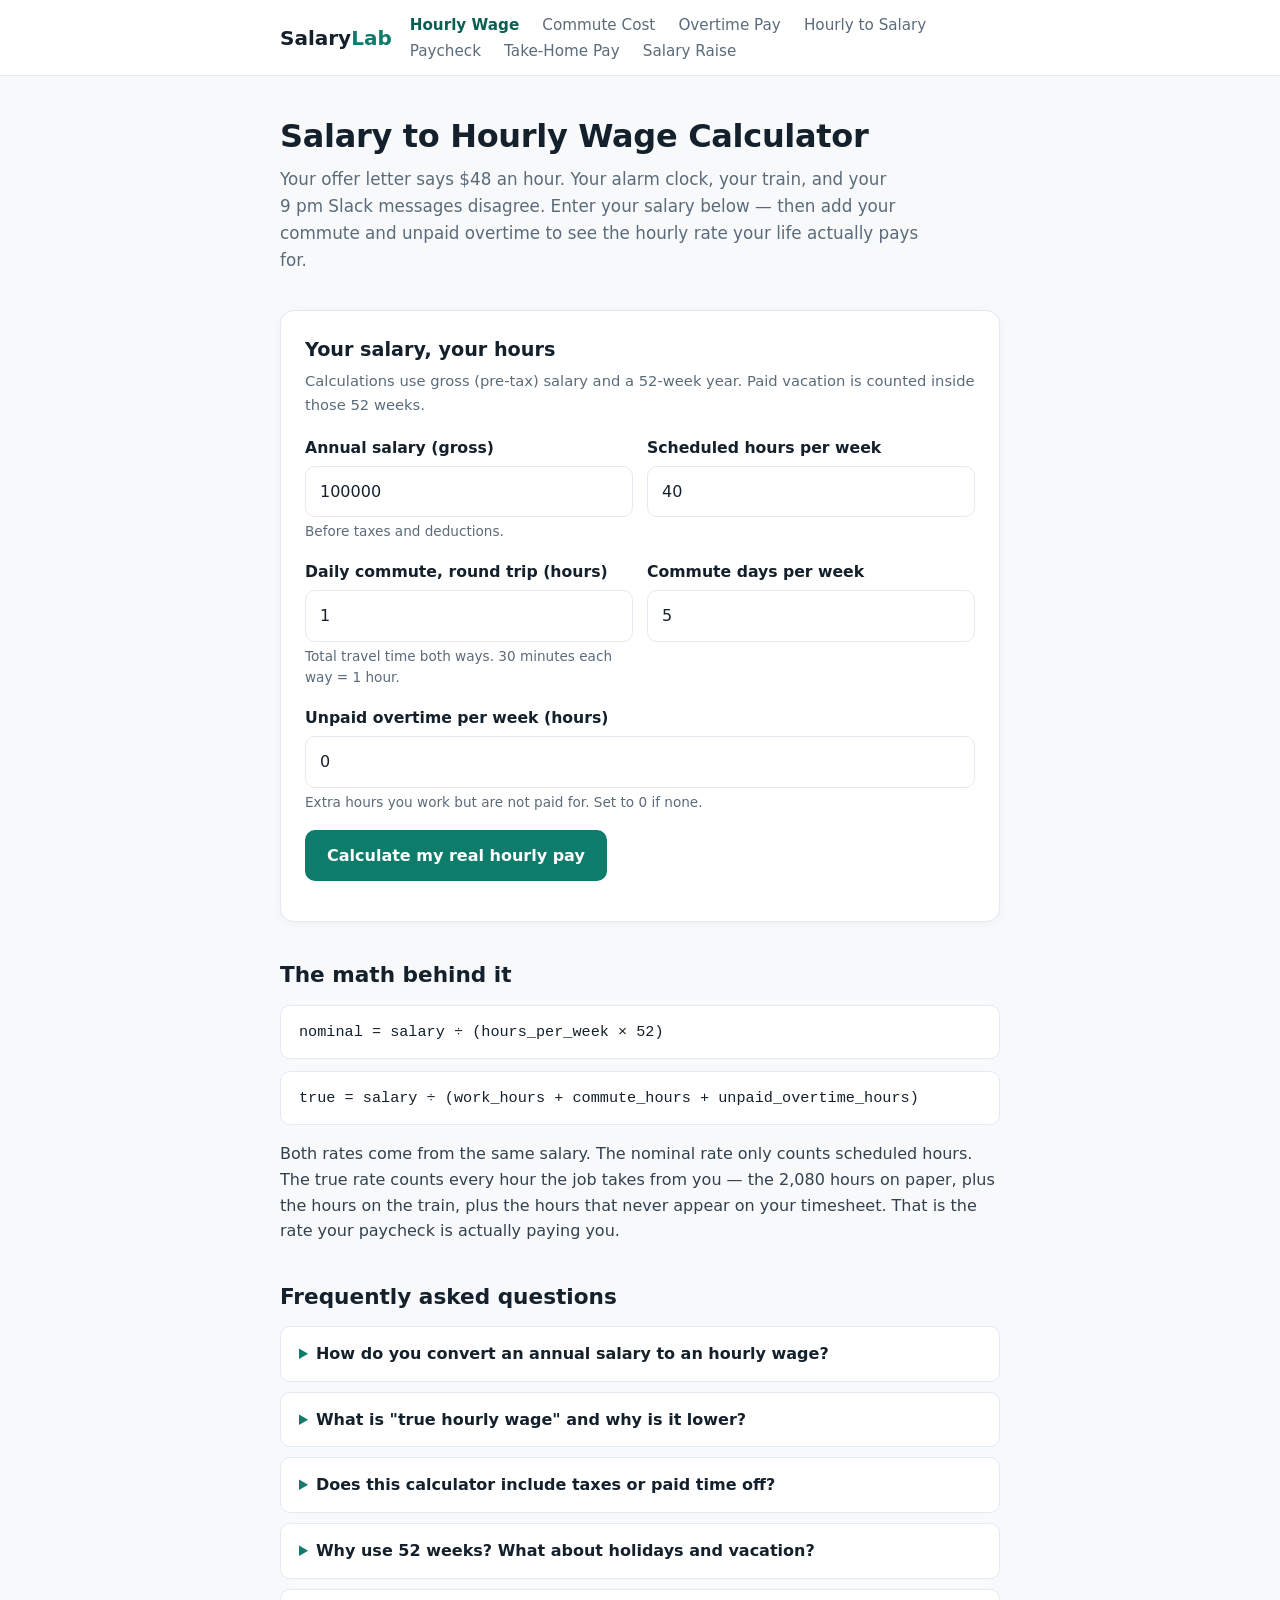
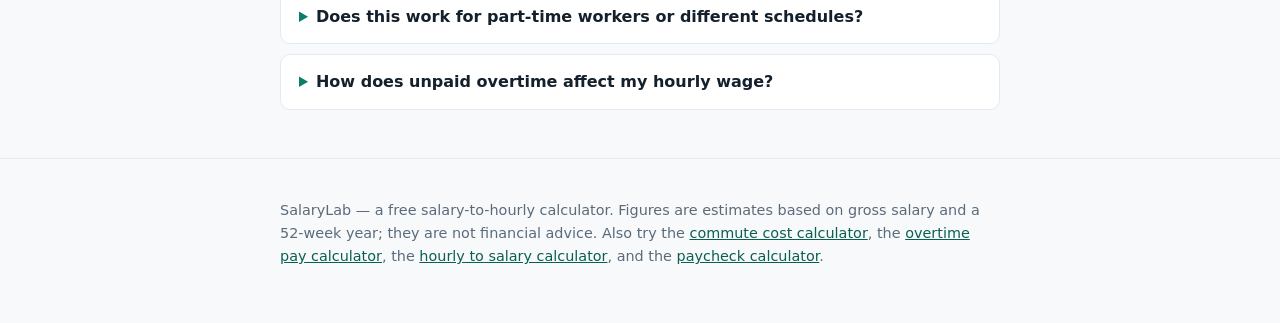
==== index.html @ ca096be2 "deploy index.html" ====
<!DOCTYPE html>
<html lang="en">
<head>
<meta charset="utf-8">
<meta name="viewport" content="width=device-width, initial-scale=1">
<title>Salary to Hourly Wage Calculator — See Your True Hourly Pay | SalaryLab</title>
<meta name="description" content="Convert annual salary to hourly wage instantly, then factor in commute time and unpaid overtime to see your true hourly pay — the rate your paycheck actually reflects.">
<link rel="canonical" href="https://salary.mimito6.uk/">
<link rel="stylesheet" href="styles.css">
<meta name="theme-color" content="#0e7c6b">
<script type="application/ld+json">
{
  "@context": "https://schema.org",
  "@type": "WebApplication",
  "name": "SalaryLab — Salary to Hourly Wage Calculator",
  "url": "https://salary.mimito6.uk/",
  "applicationCategory": "FinanceApplication",
  "operatingSystem": "Any",
  "offers": { "@type": "Offer", "price": "0", "priceCurrency": "USD" },
  "description": "Convert an annual salary to an hourly wage, then factor in commute time and unpaid overtime to reveal your true hourly pay."
}
</script>
<script type="application/ld+json">
{
  "@context": "https://schema.org",
  "@type": "FAQPage",
  "mainEntity": [
    {
      "@type": "Question",
      "name": "How do you convert an annual salary to an hourly wage?",
      "acceptedAnswer": { "@type": "Answer", "text": "Divide the annual salary by the number of working hours in a year. The standard calculation uses 40 hours per week × 52 weeks = 2,080 hours. For example, $100,000 ÷ 2,080 = $48.08 per hour." }
    },
    {
      "@type": "Question",
      "name": "What is 'true hourly wage' and why is it lower?",
      "acceptedAnswer": { "@type": "Answer", "text": "True hourly wage divides your salary by all the time your job actually costs you: scheduled work hours plus commuting time plus unpaid overtime. These extra hours earn you nothing, so the real rate per hour of your life is lower than the nominal rate on your offer letter." }
    },
    {
      "@type": "Question",
      "name": "Does this calculator include taxes or paid time off?",
      "acceptedAnswer": { "@type": "Answer", "text": "No. All figures use gross (pre-tax) salary and assume a 52-week working year. Paid vacation days are counted as work weeks, which keeps the math simple and comparable between jobs." }
    },
    {
      "@type": "Question",
      "name": "Why use 52 weeks? What about holidays and vacation?",
      "acceptedAnswer": { "@type": "Answer", "text": "The calculator uses 52 weeks so different jobs can be compared on the same basis. Paid time off is included in the 52 weeks rather than subtracted, because the salary still covers those weeks." }
    },
    {
      "@type": "Question",
      "name": "Does this work for part-time workers or different schedules?",
      "acceptedAnswer": { "@type": "Answer", "text": "Yes. Enter your actual weekly hours — for example 20 hours/week at a $50,000 salary — and the calculator divides by your real yearly hours (20 × 52 = 1,040)." }
    },
    {
      "@type": "Question",
      "name": "How does unpaid overtime affect my hourly wage?",
      "acceptedAnswer": { "@type": "Answer", "text": "Every unpaid overtime hour is added to the denominator but adds nothing to the numerator, dragging your true hourly wage down. Five unpaid overtime hours per week plus a one-hour daily commute turns a $100,000 salary into a true rate of about $38.46/hour." }
    }
  ]
}
</script>
</head>
<body>
<header class="site-header">
  <div class="wrap">
    <a class="brand" href="/">Salary<span>Lab</span></a>
    <nav class="site-nav">
      <a href="/" aria-current="page">Hourly Wage</a>
      <a href="/commute-cost">Commute Cost</a>
      <a href="/overtime-pay">Overtime Pay</a>
      <a href="/hourly-to-salary">Hourly to Salary</a>
      <a href="/paycheck">Paycheck</a>
      <a href="/take-home-pay">Take-Home Pay</a>
      <a href="/salary-raise">Salary Raise</a>
    </nav>
  </div>
</header>

<main class="wrap">
  <div class="hero">
    <h1>Salary to Hourly Wage Calculator</h1>
    <p class="lede">Your offer letter says $48 an hour. Your alarm clock, your train, and your 9&nbsp;pm Slack messages disagree. Enter your salary below — then add your commute and unpaid overtime to see the hourly rate your life actually pays for.</p>
  </div>

  <div class="card" id="calcCard">
    <h2>Your salary, your hours</h2>
    <p class="hint">Calculations use gross (pre-tax) salary and a 52-week year. Paid vacation is counted inside those 52 weeks.</p>
    <div class="field-grid">
      <div class="field">
        <label for="salary">Annual salary (gross)</label>
        <input id="salary" type="number" inputmode="decimal" min="0" step="any" value="100000" aria-describedby="salaryNote">
        <small id="salaryNote">Before taxes and deductions.</small>
      </div>
      <div class="field">
        <label for="hoursPerWeek">Scheduled hours per week</label>
        <input id="hoursPerWeek" type="number" inputmode="decimal" min="0" step="any" value="40">
      </div>
    </div>
    <div class="field-grid">
      <div class="field">
        <label for="commuteHours">Daily commute, round trip (hours)</label>
        <input id="commuteHours" type="number" inputmode="decimal" min="0" step="any" value="1">
        <small>Total travel time both ways. 30 minutes each way = 1 hour.</small>
      </div>
      <div class="field">
        <label for="commuteDays">Commute days per week</label>
        <input id="commuteDays" type="number" inputmode="numeric" min="0" max="7" step="1" value="5">
      </div>
    </div>
    <div class="field">
      <label for="overtime">Unpaid overtime per week (hours)</label>
      <input id="overtime" type="number" inputmode="decimal" min="0" step="any" value="0">
      <small>Extra hours you work but are not paid for. Set to 0 if none.</small>
    </div>
    <div class="btn-row">
      <button class="btn" id="calcSalaryBtn" type="button">Calculate my real hourly pay</button>
    </div>
    <p id="salaryError" role="alert" style="color:#b3541e;font-weight:600;"></p>

    <div class="results" id="salaryResults" aria-live="polite">
      <div class="big-number nominal">
        <div class="eyebrow">Nominal hourly wage</div>
        <div class="value" id="nominalValue">—</div>
        <div class="delta">Annual salary ÷ (weekly hours × 52)</div>
      </div>
      <div class="big-number">
        <div class="eyebrow">Your true hourly pay</div>
        <div class="value" id="trueValue">—</div>
        <div class="delta" id="trueDelta"></div>
      </div>
      <ul class="result-lines">
        <li><span class="k">Scheduled work hours / year</span><span class="v" id="lineWork">—</span></li>
        <li><span class="k">Commute hours / year</span><span class="v" id="lineCommute">—</span></li>
        <li><span class="k">Unpaid overtime / year</span><span class="v" id="lineOT">—</span></li>
        <li><span class="k">Total hours your job costs you</span><span class="v" id="lineTotal">—</span></li>
      </ul>
      <div class="warn-note">Want the full damage in dollars, too? <a href="/commute-cost">Calculate what your commute costs per year →</a></div>
    </div>
  </div>

  <section class="block">
    <h2>The math behind it</h2>
    <div class="formula">nominal = salary ÷ (hours_per_week × 52)</div>
    <div class="formula">true = salary ÷ (work_hours + commute_hours + unpaid_overtime_hours)</div>
    <p>Both rates come from the same salary. The nominal rate only counts scheduled hours. The true rate counts every hour the job takes from you — the 2,080 hours on paper, plus the hours on the train, plus the hours that never appear on your timesheet. That is the rate your paycheck is actually paying you.</p>
  </section>

  <section class="block faq">
    <h2>Frequently asked questions</h2>
    <details><summary>How do you convert an annual salary to an hourly wage?</summary>
      <p>Divide the annual salary by the number of working hours in a year. The standard calculation uses 40 hours per week × 52 weeks = 2,080 hours. For example, $100,000 ÷ 2,080 = $48.08 per hour.</p>
    </details>
    <details><summary>What is "true hourly wage" and why is it lower?</summary>
      <p>True hourly wage divides your salary by all the time your job actually costs you: scheduled work hours plus commuting time plus unpaid overtime. These extra hours earn you nothing, so the real rate per hour of your life is lower than the nominal rate on your offer letter.</p>
    </details>
    <details><summary>Does this calculator include taxes or paid time off?</summary>
      <p>No. All figures use gross (pre-tax) salary and assume a 52-week working year. Paid vacation days are counted as work weeks, which keeps the math simple and comparable between jobs.</p>
    </details>
    <details><summary>Why use 52 weeks? What about holidays and vacation?</summary>
      <p>The calculator uses 52 weeks so different jobs can be compared on the same basis. Paid time off is included in the 52 weeks rather than subtracted, because the salary still covers those weeks.</p>
    </details>
    <details><summary>Does this work for part-time workers or different schedules?</summary>
      <p>Yes. Enter your actual weekly hours — for example 20 hours/week at a $50,000 salary — and the calculator divides by your real yearly hours (20 × 52 = 1,040).</p>
    </details>
    <details><summary>How does unpaid overtime affect my hourly wage?</summary>
      <p>Every unpaid overtime hour is added to the denominator but adds nothing to the numerator, dragging your true hourly wage down. Five unpaid overtime hours per week plus a one-hour daily commute turns a $100,000 salary into a true rate of about $38.46/hour.</p>
    </details>
  </section>
</main>

<footer class="site-footer">
  <div class="wrap">
    <p>SalaryLab — a free salary-to-hourly calculator. Figures are estimates based on gross salary and a 52-week year; they are not financial advice. Also try the <a href="/commute-cost">commute cost calculator</a>, the <a href="/overtime-pay">overtime pay calculator</a>, the <a href="/hourly-to-salary">hourly to salary calculator</a>, and the <a href="/paycheck">paycheck calculator</a>.</p>
  </div>
</footer>
<script src="app.js"></script>
</body>
</html>
---- styles.css ----
/* SalaryLab — clean, mobile-first, zero external requests */
:root {
  --bg: #f7f9fb;
  --surface: #ffffff;
  --ink: #14202b;
  --muted: #5b6b7a;
  --line: #e3eaf1;
  --accent: #0e7c6b;
  --accent-dark: #0a5f53;
  --warn: #b3541e;
  --radius: 14px;
  --max: 760px;
  --font: system-ui, -apple-system, "Segoe UI", Roboto, "Helvetica Neue", Arial, sans-serif;
}
* { box-sizing: border-box; }
html { -webkit-text-size-adjust: 100%; }
body {
  margin: 0;
  font-family: var(--font);
  background: var(--bg);
  color: var(--ink);
  line-height: 1.6;
}
.wrap { max-width: var(--max); margin: 0 auto; padding: 0 20px; }

/* header / nav */
.site-header {
  background: var(--surface);
  border-bottom: 1px solid var(--line);
  position: sticky; top: 0; z-index: 10;
}
.site-header .wrap {
  display: flex; align-items: center; justify-content: space-between;
  padding-top: 12px; padding-bottom: 12px;
}
.brand { font-weight: 800; font-size: 1.25rem; color: var(--ink); text-decoration: none; }
.brand span { color: var(--accent); }
.site-nav a {
  color: var(--muted); text-decoration: none; font-size: 0.95rem; margin-left: 18px;
  white-space: nowrap;
}
.site-nav a[aria-current="page"] { color: var(--accent-dark); font-weight: 700; }
.site-nav a:hover { color: var(--ink); }

/* hero */
.hero { padding: 40px 0 8px; }
.hero h1 { font-size: 2rem; line-height: 1.25; margin: 0 0 10px; letter-spacing: -0.01em; }
.hero p.lede { color: var(--muted); font-size: 1.05rem; margin: 0; max-width: 60ch; }

/* calculator card */
.card {
  background: var(--surface);
  border: 1px solid var(--line);
  border-radius: var(--radius);
  padding: 24px;
  margin: 28px 0;
  box-shadow: 0 2px 10px rgba(20, 32, 43, 0.04);
}
.card h2 { margin: 0 0 4px; font-size: 1.2rem; }
.card .hint { color: var(--muted); font-size: 0.92rem; margin: 0 0 18px; }

.field { margin-bottom: 16px; }
.field label { display: block; font-weight: 650; margin-bottom: 6px; font-size: 0.98rem; }
.field small { display: block; color: var(--muted); font-weight: 400; margin-top: 4px; font-size: 0.85rem; }
.field input, .field select {
  width: 100%;
  font: inherit;
  padding: 12px 14px;
  border: 1px solid var(--line);
  border-radius: 10px;
  background: #fff;
  color: var(--ink);
}
.field input:focus, .field select:focus {
  outline: 2px solid var(--accent);
  outline-offset: 1px;
  border-color: var(--accent);
}
.field-grid { display: grid; grid-template-columns: 1fr 1fr; gap: 14px; }
@media (max-width: 560px) { .field-grid { grid-template-columns: 1fr; } }
.btn-row { display: flex; gap: 10px; flex-wrap: wrap; margin-top: 6px; }
button.btn {
  font: inherit; font-weight: 700; cursor: pointer;
  background: var(--accent); color: #fff; border: none;
  border-radius: 10px; padding: 13px 22px;
}
button.btn:hover { background: var(--accent-dark); }
button.btn-ghost {
  background: transparent; color: var(--muted); border: 1px solid var(--line);
}
button.btn-ghost:hover { color: var(--ink); }

/* results */
.results { display: none; }
.results.show { display: block; }
.big-number {
  background: var(--ink);
  color: #fff;
  border-radius: var(--radius);
  padding: 28px 24px;
  text-align: center;
  margin: 20px 0;
}
.big-number .eyebrow {
  text-transform: uppercase; letter-spacing: 0.08em;
  font-size: 0.8rem; color: #9fb3c4; margin-bottom: 6px;
}
.big-number .value { font-size: 3rem; font-weight: 800; letter-spacing: -0.02em; line-height: 1.1; }
.big-number .value small { font-size: 1.2rem; font-weight: 600; color: #9fb3c4; }
.big-number .delta { margin-top: 10px; font-size: 1.05rem; color: #ffd9a8; }
.big-number.nominal .delta { color: #9fd8c9; }
.big-number.nominal .value { font-size: 2.4rem; }
.result-lines { margin: 0; padding: 0; list-style: none; }
.result-lines li {
  display: flex; justify-content: space-between; gap: 12px;
  padding: 10px 2px; border-bottom: 1px dashed var(--line);
  font-size: 0.98rem;
}
.result-lines li:last-child { border-bottom: none; }
.result-lines .k { color: var(--muted); }
.result-lines .v { font-weight: 700; white-space: nowrap; }
.warn-note {
  background: #fff7ed; border: 1px solid #f4d9b8; color: #7a4a12;
  border-radius: 10px; padding: 12px 16px; font-size: 0.9rem; margin-top: 16px;
}

/* explainer + faq */
section.block { margin: 36px 0; }
section.block h2 { font-size: 1.35rem; margin: 0 0 12px; }
section.block p, section.block li { color: #33414f; }
.formula {
  background: var(--surface); border: 1px solid var(--line); border-radius: 10px;
  padding: 14px 18px; font-family: ui-monospace, SFMono-Regular, Menlo, Consolas, monospace;
  font-size: 0.95rem; overflow-x: auto; margin: 12px 0;
}
.faq details {
  background: var(--surface); border: 1px solid var(--line); border-radius: 10px;
  padding: 14px 18px; margin-bottom: 10px;
}
.faq summary { font-weight: 650; cursor: pointer; }
.faq summary::marker { color: var(--accent); }
.faq p { margin: 8px 0 2px; color: #33414f; }

.site-footer {
  border-top: 1px solid var(--line); margin-top: 48px; padding: 26px 0 40px;
  color: var(--muted); font-size: 0.9rem;
}
.site-footer a { color: var(--accent-dark); }

@media (prefers-color-scheme: dark) {
  :root {
    --bg: #10161d; --surface: #172029; --ink: #e8eef4; --muted: #93a5b5;
    --line: #26333f; --accent: #35b598; --accent-dark: #63d3b9; --warn: #e09a55;
  }
  .field input, .field select { background: #10161d; }
  .big-number .eyebrow { color: #8fa3b5; }
  section.block p, section.block li { color: #c3cfda; }
  .faq p { color: #c3cfda; }
  .warn-note { background: #241a0e; border-color: #6b4a1e; color: #e8b96f; }
}
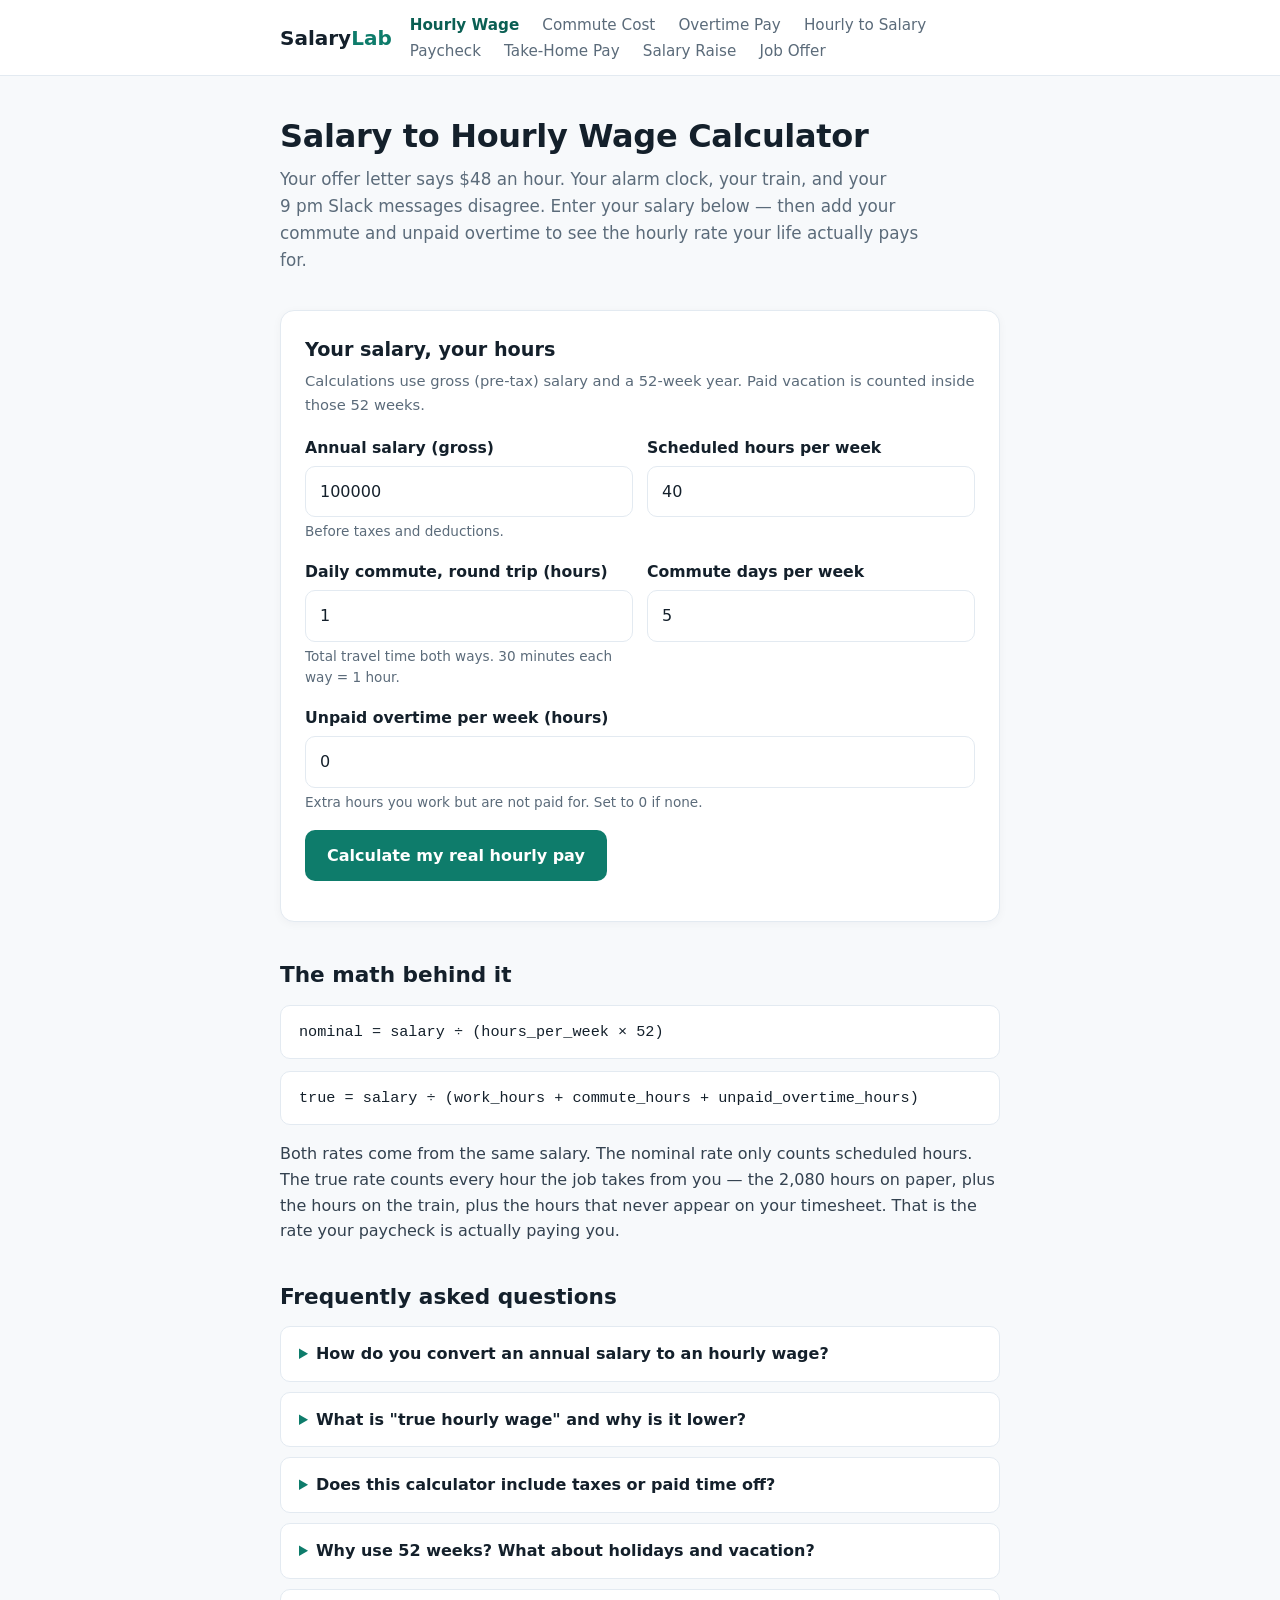
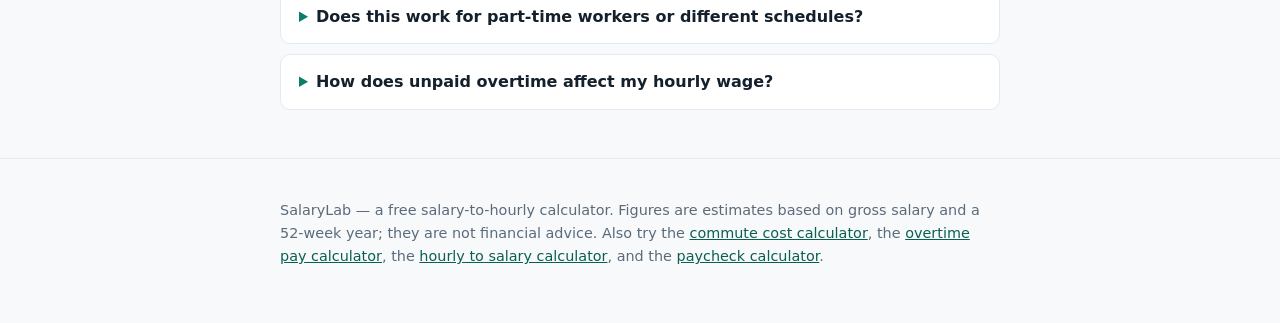
==== commit aed67138: "deploy index.html" ====
--- a/index.html
+++ b/index.html
@@ -71,6 +71,7 @@
       <a href="/paycheck">Paycheck</a>
       <a href="/take-home-pay">Take-Home Pay</a>
       <a href="/salary-raise">Salary Raise</a>
+      <a href="/job-offer-comparison">Job Offer</a>
     </nav>
   </div>
 </header>
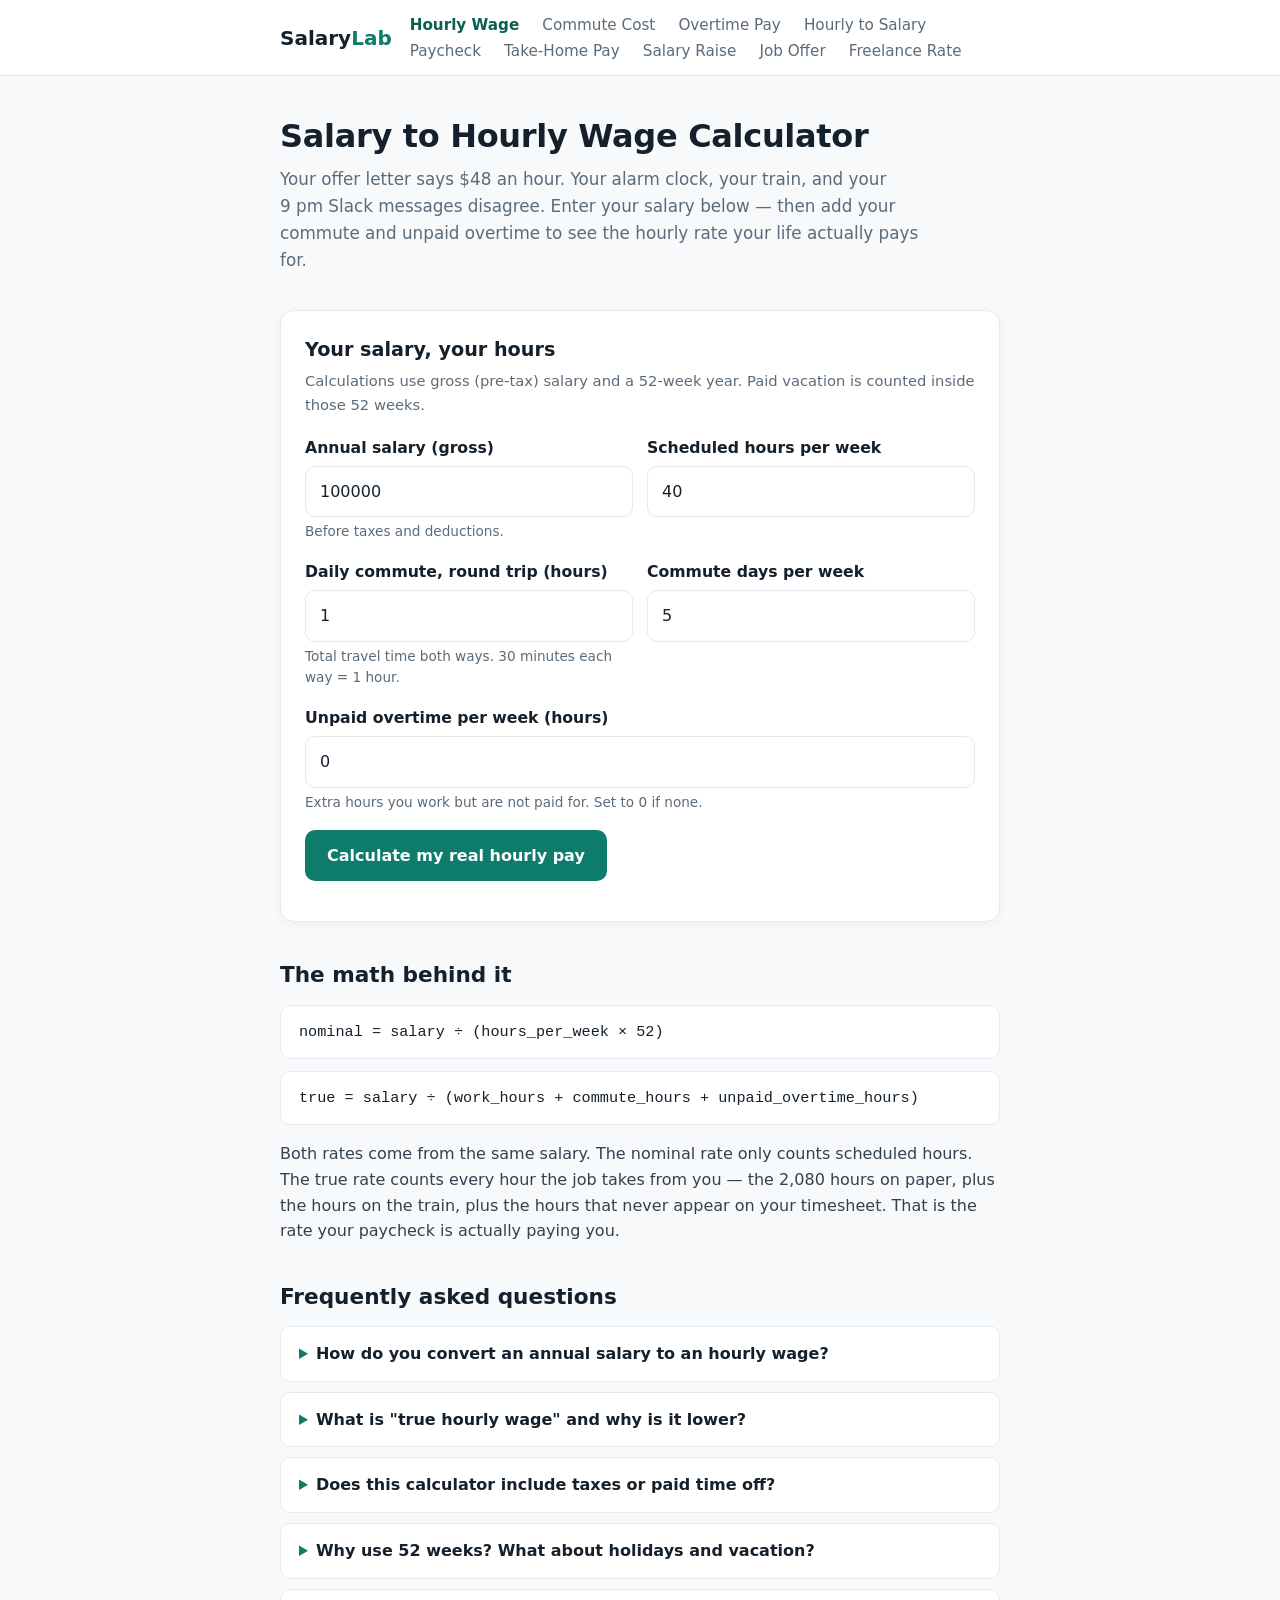
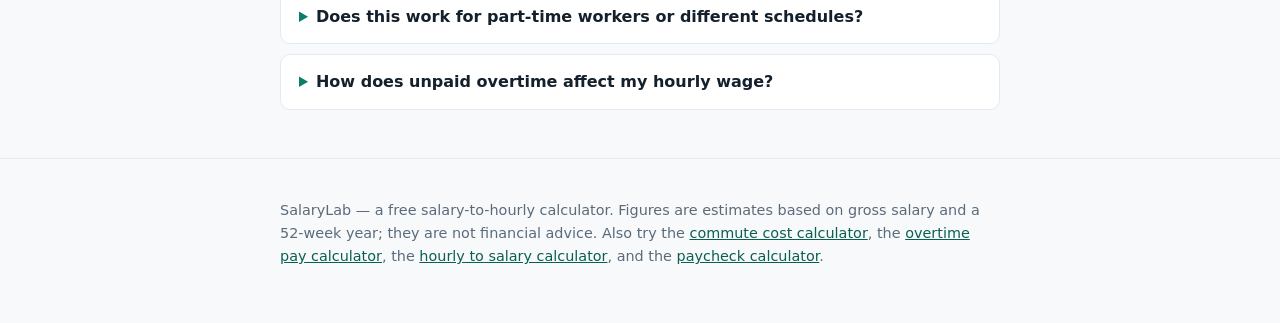
==== commit 14028acd: "deploy index.html" ====
--- a/index.html
+++ b/index.html
@@ -72,6 +72,7 @@
       <a href="/take-home-pay">Take-Home Pay</a>
       <a href="/salary-raise">Salary Raise</a>
       <a href="/job-offer-comparison">Job Offer</a>
+      <a href="/freelance-rate">Freelance Rate</a>
     </nav>
   </div>
 </header>
--- a/styles.css
+++ b/styles.css
@@ -78,6 +78,12 @@
 }
 .field-grid { display: grid; grid-template-columns: 1fr 1fr; gap: 14px; }
 @media (max-width: 560px) { .field-grid { grid-template-columns: 1fr; } }
+.offer-grid { display: grid; grid-template-columns: 1fr 1fr; gap: 18px; }
+@media (max-width: 640px) { .offer-grid { grid-template-columns: 1fr; } }
+.offer-card { border: 1px solid var(--line); border-radius: var(--radius); padding: 18px; background: var(--surface); }
+.offer-card h3 { margin: 0 0 12px; font-size: 1.1rem; }
+.winner-tag { display: inline-block; background: var(--accent); color: #fff; font-size: 0.8rem; font-weight: 700; border-radius: 999px; padding: 2px 10px; margin-left: 8px; vertical-align: middle; }
+.winner-tag:empty { display: none; }
 .btn-row { display: flex; gap: 10px; flex-wrap: wrap; margin-top: 6px; }
 button.btn {
   font: inherit; font-weight: 700; cursor: pointer;
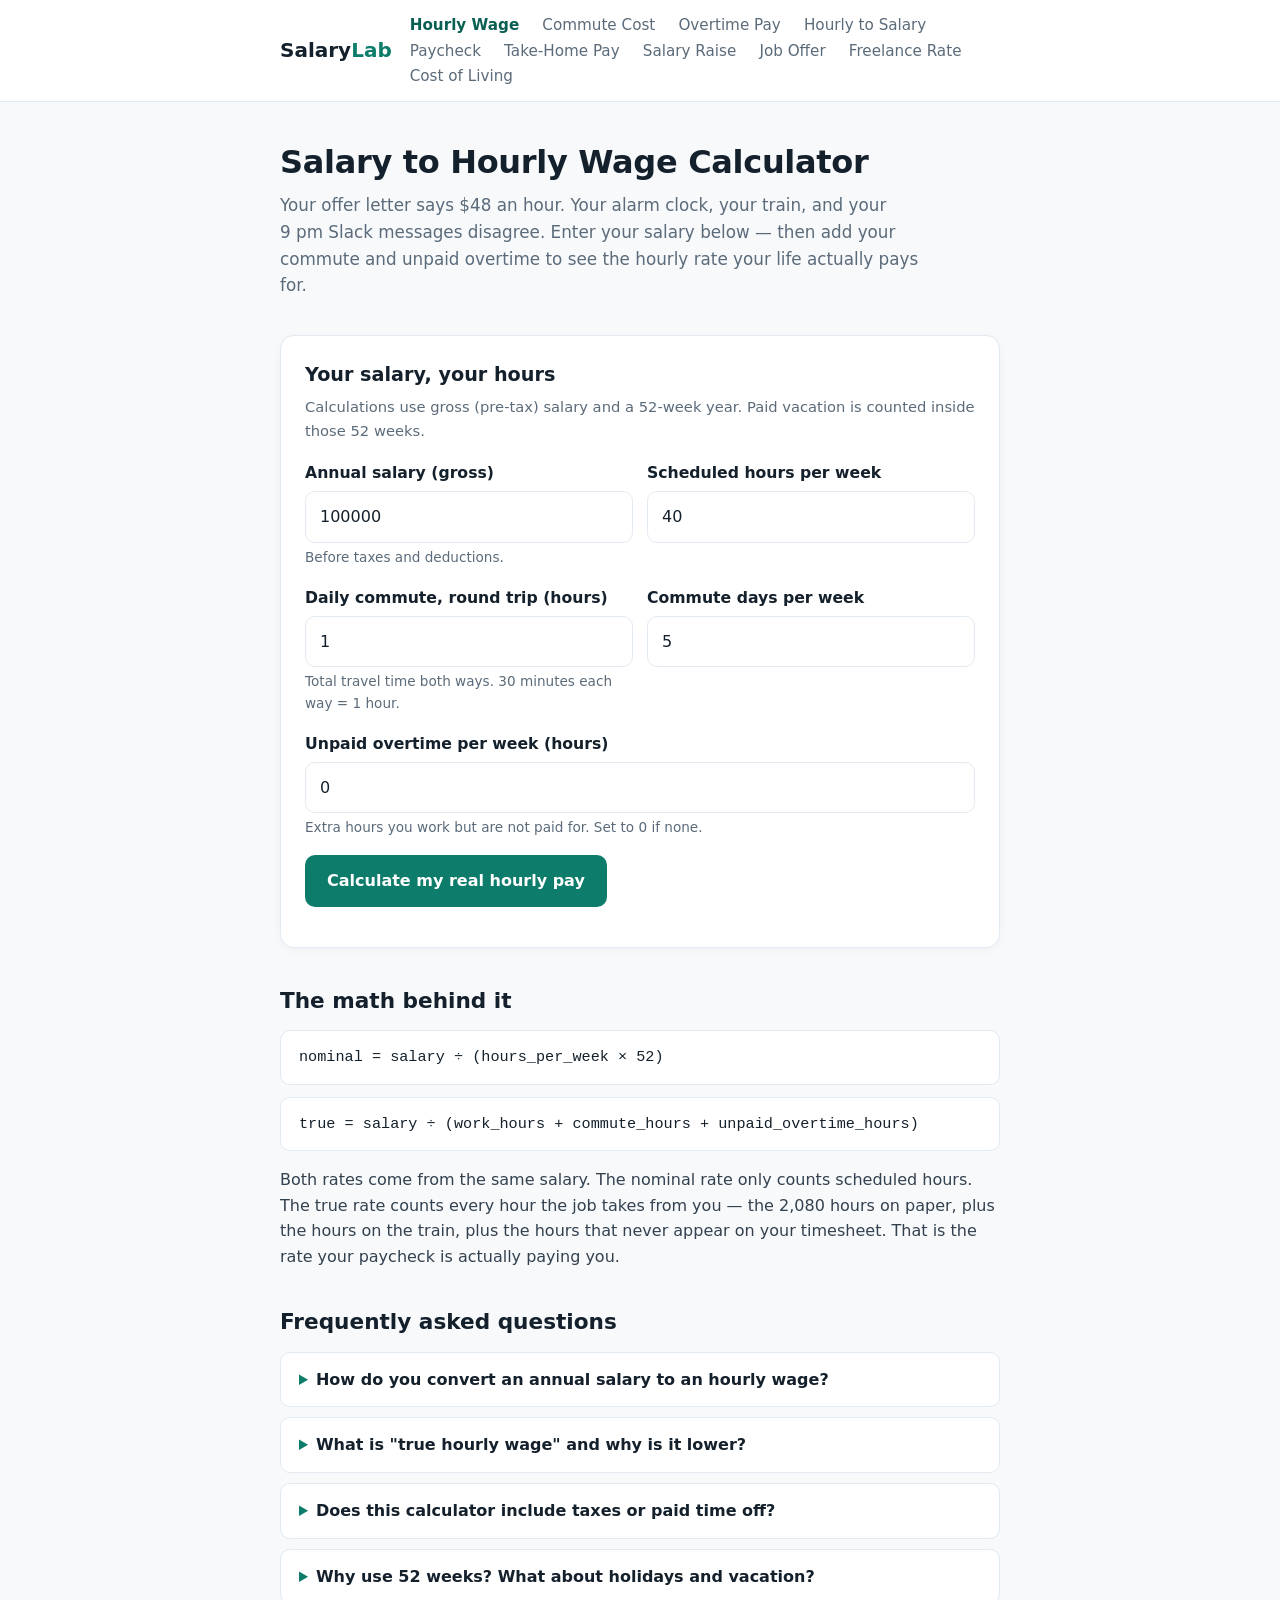
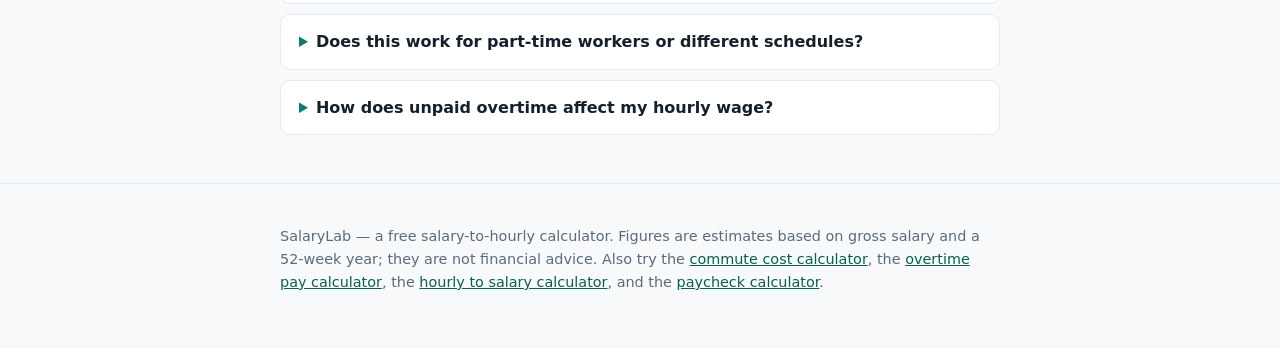
==== commit f371eb5f: "deploy index.html" ====
--- a/index.html
+++ b/index.html
@@ -73,6 +73,7 @@
       <a href="/salary-raise">Salary Raise</a>
       <a href="/job-offer-comparison">Job Offer</a>
       <a href="/freelance-rate">Freelance Rate</a>
+      <a href="/cost-of-living-salary">Cost of Living</a>
     </nav>
   </div>
 </header>
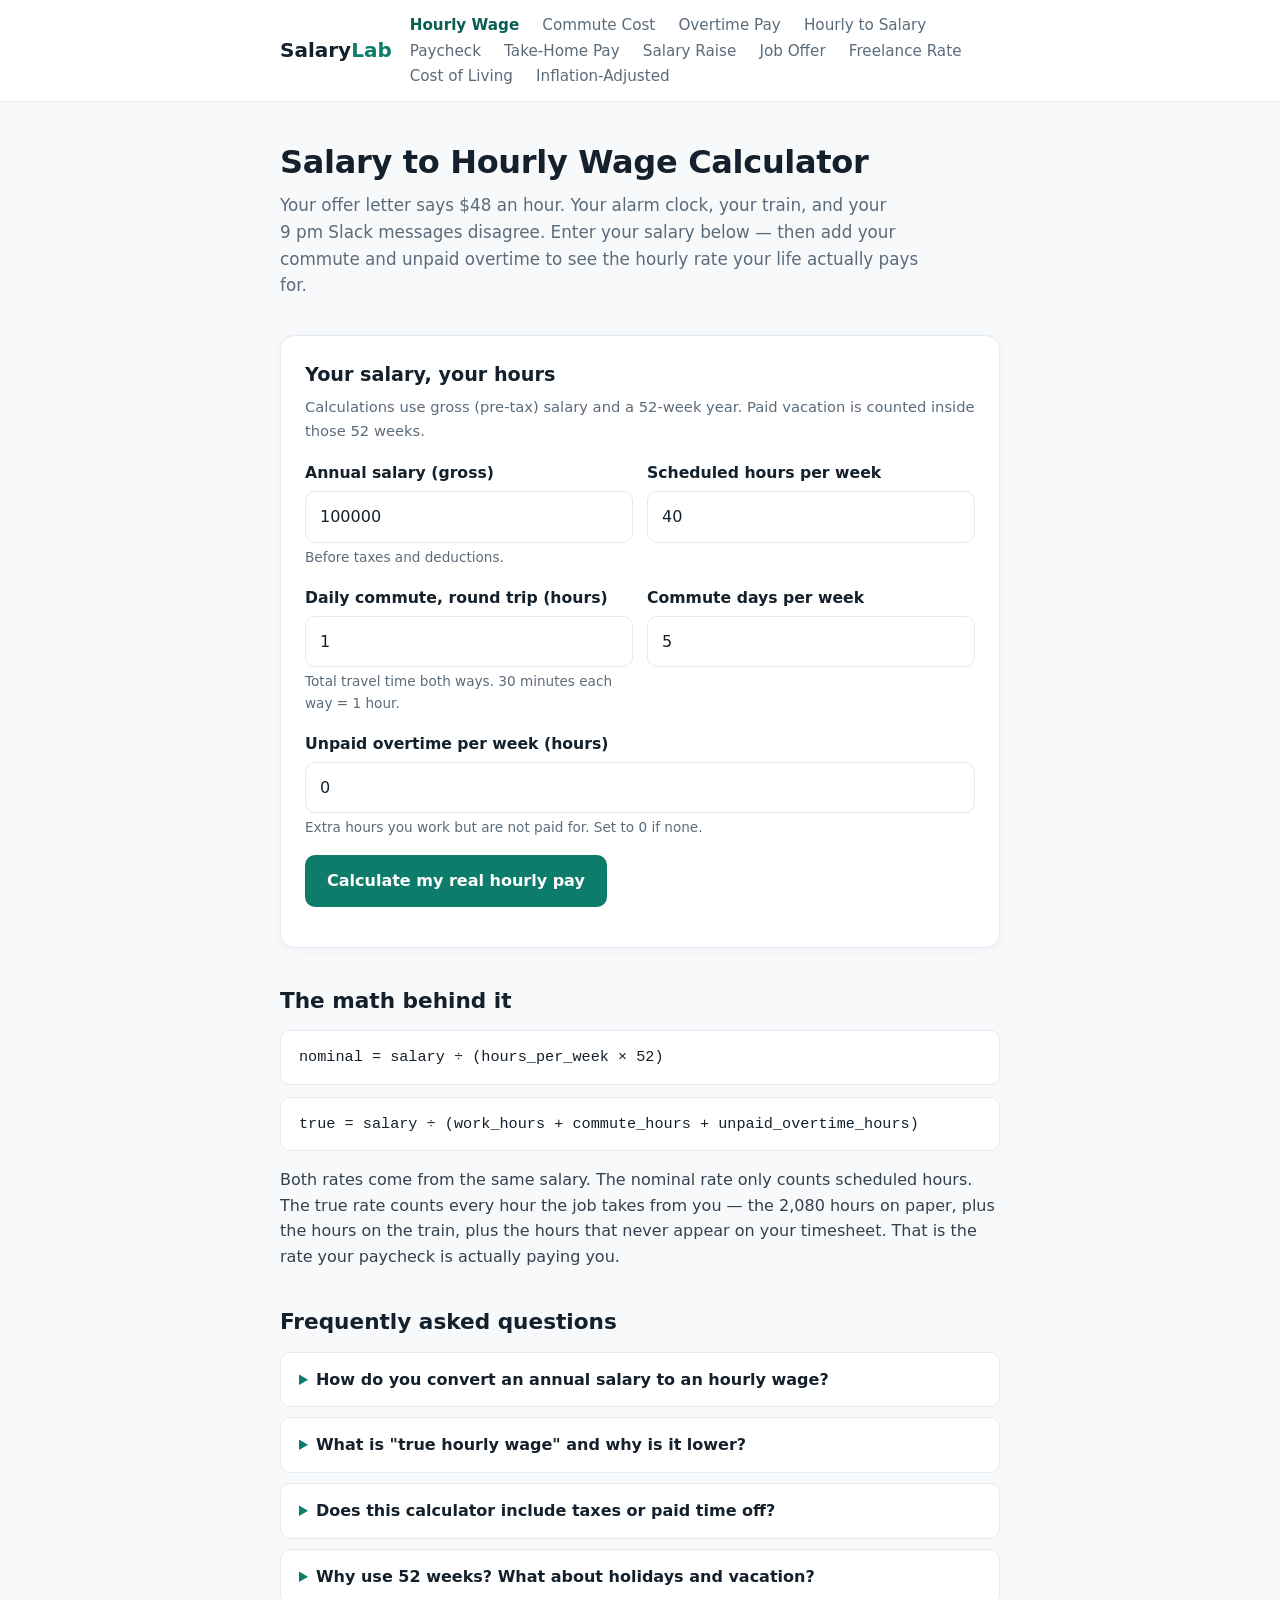
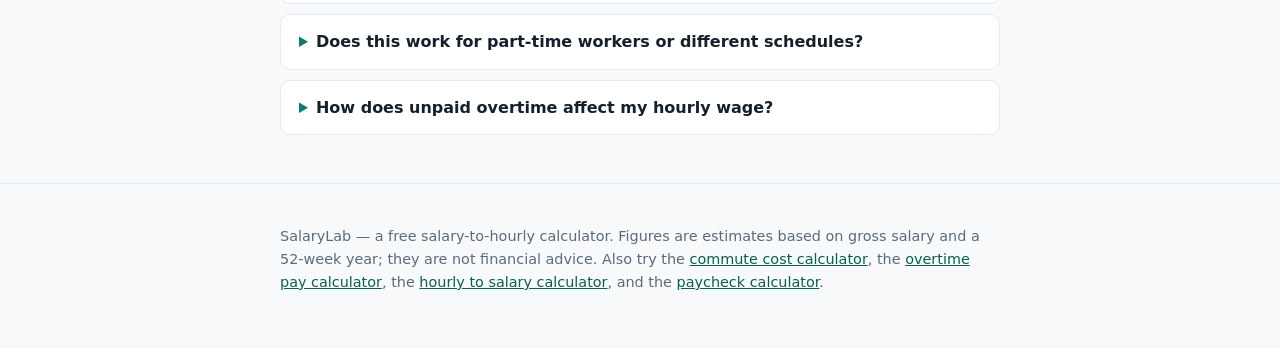
==== commit 92b91e6d: "deploy index.html" ====
--- a/index.html
+++ b/index.html
@@ -74,6 +74,7 @@
       <a href="/job-offer-comparison">Job Offer</a>
       <a href="/freelance-rate">Freelance Rate</a>
       <a href="/cost-of-living-salary">Cost of Living</a>
+      <a href="/inflation-adjusted-salary">Inflation-Adjusted</a>
     </nav>
   </div>
 </header>
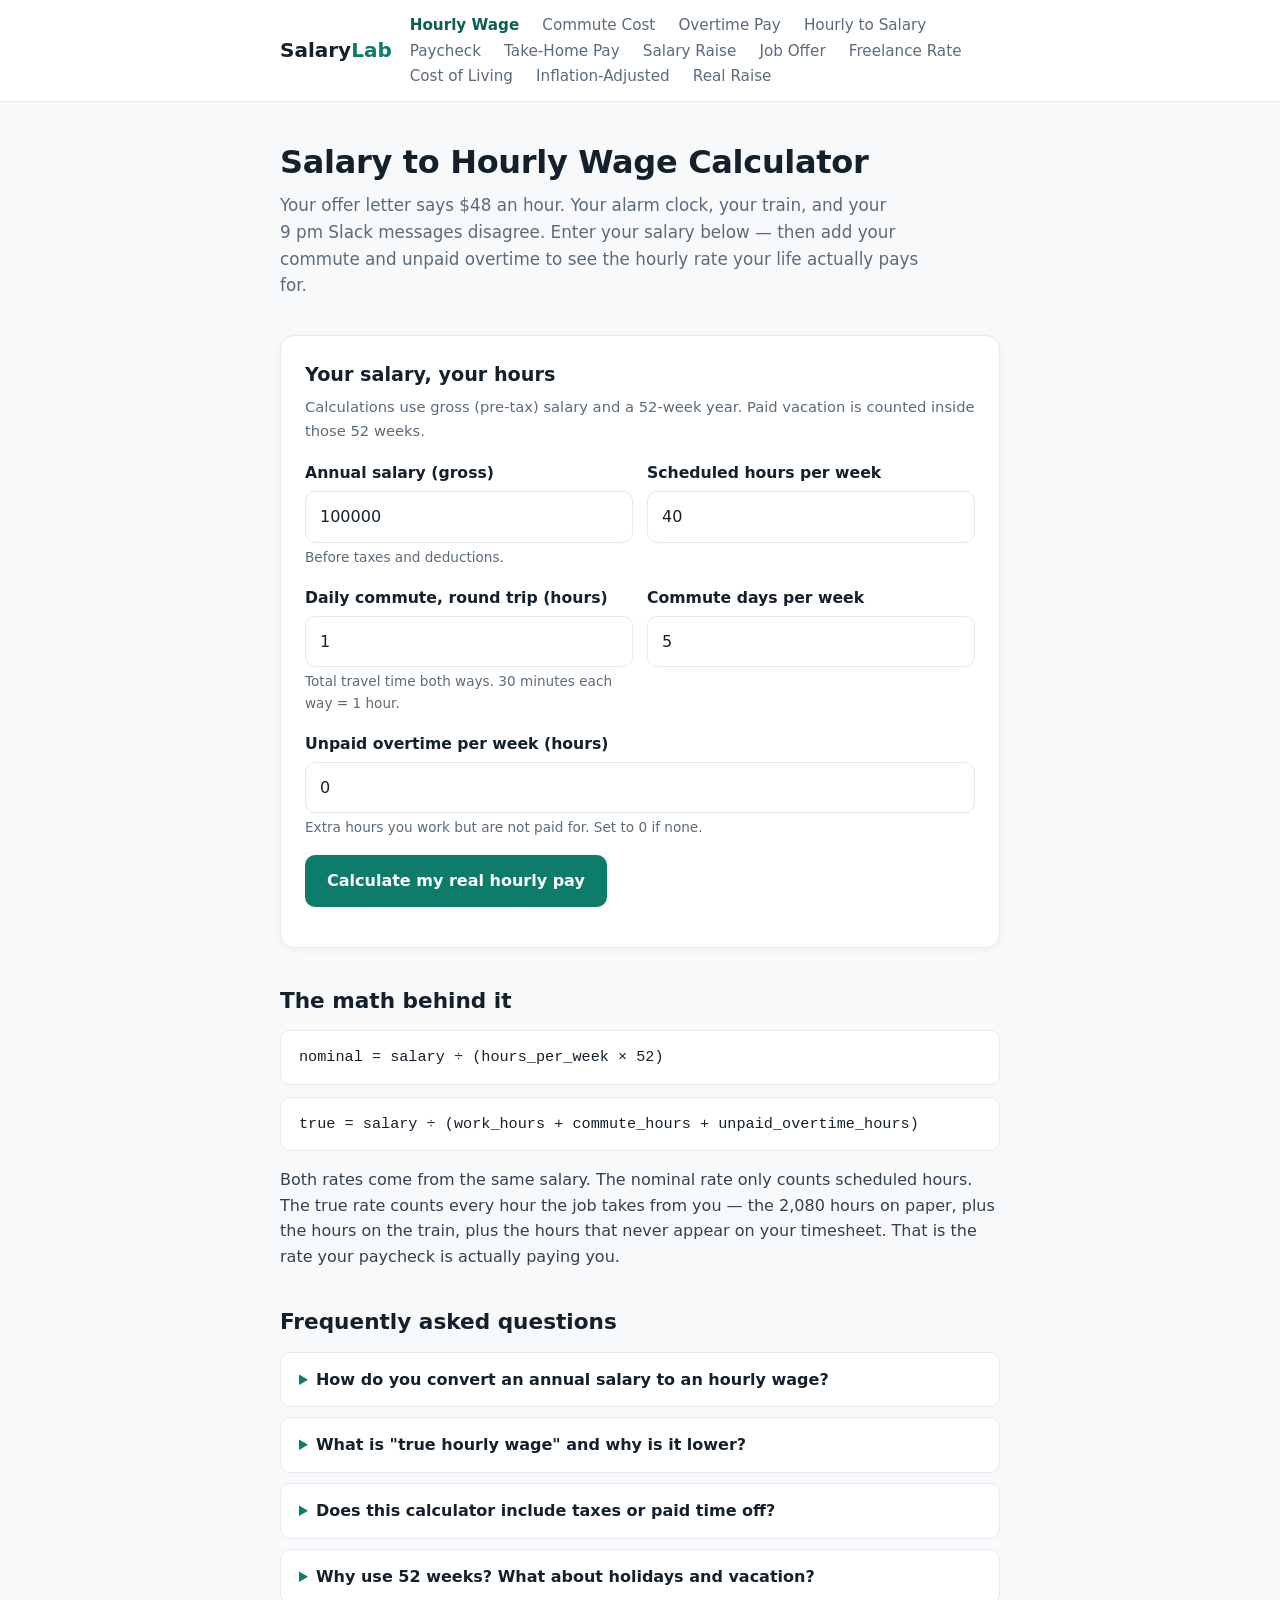
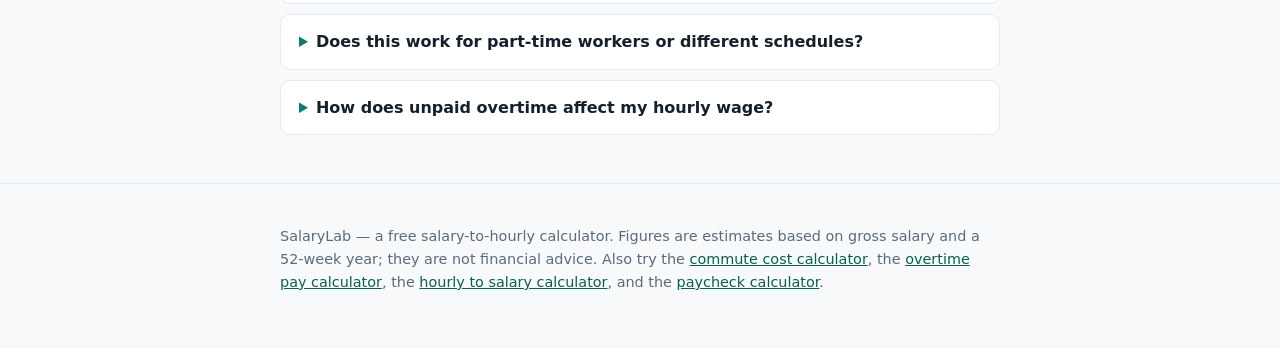
==== commit f8627aae: "deploy index.html" ====
--- a/index.html
+++ b/index.html
@@ -75,6 +75,7 @@
       <a href="/freelance-rate">Freelance Rate</a>
       <a href="/cost-of-living-salary">Cost of Living</a>
       <a href="/inflation-adjusted-salary">Inflation-Adjusted</a>
+      <a href="/real-raise">Real Raise</a>
     </nav>
   </div>
 </header>
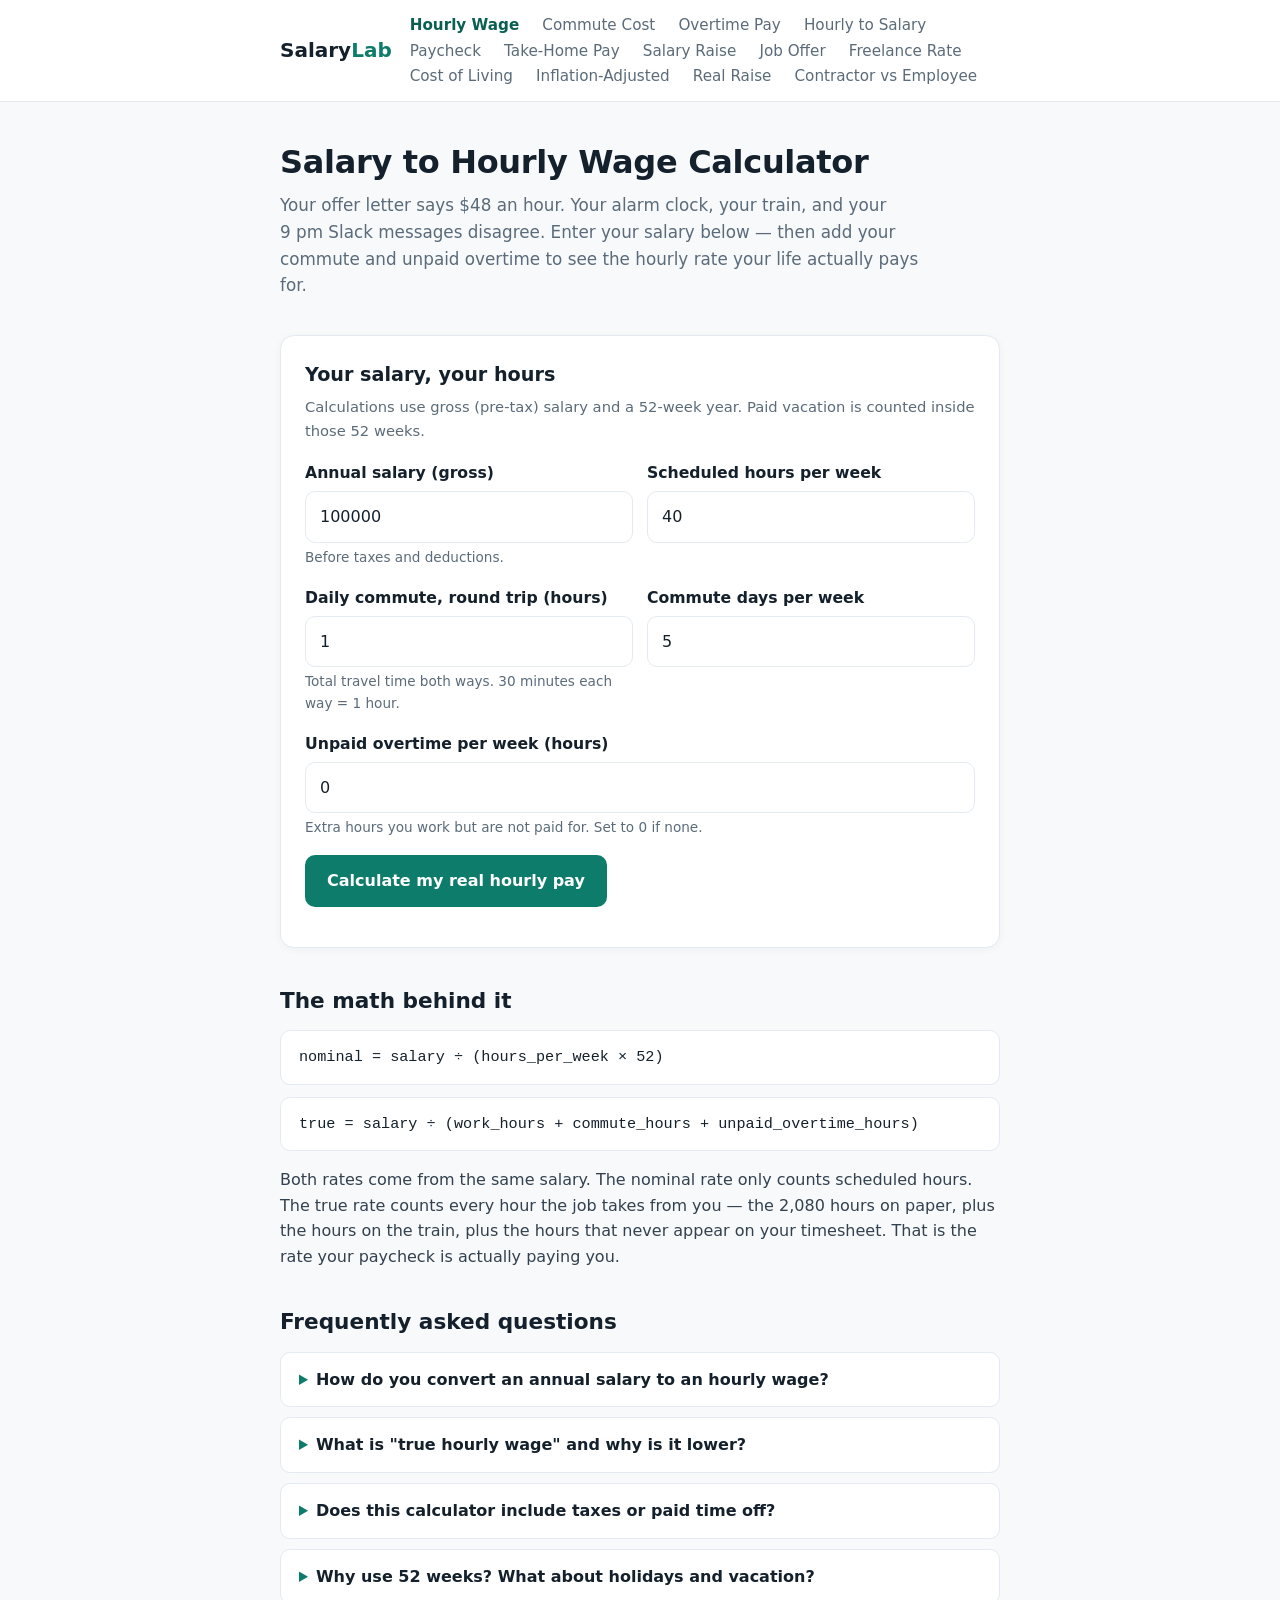
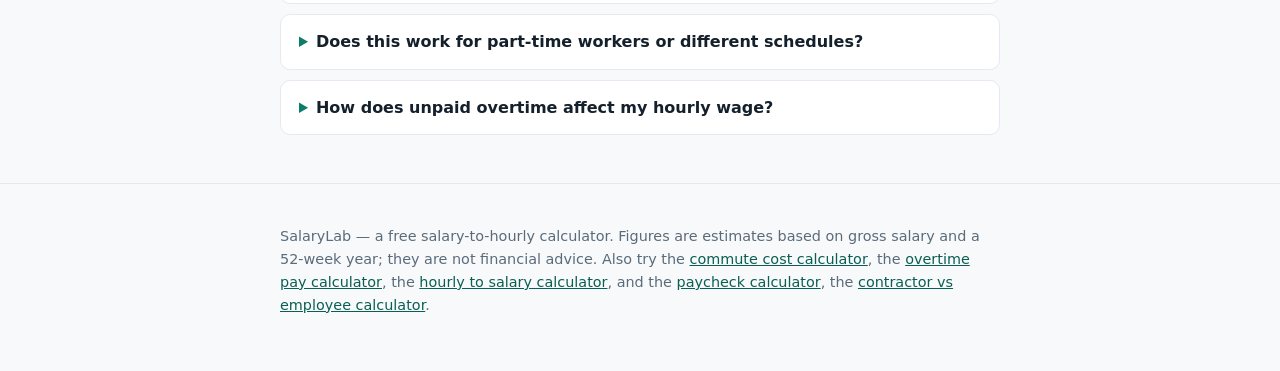
==== commit 4d2f7464: "deploy index.html" ====
--- a/index.html
+++ b/index.html
@@ -76,6 +76,7 @@
       <a href="/cost-of-living-salary">Cost of Living</a>
       <a href="/inflation-adjusted-salary">Inflation-Adjusted</a>
       <a href="/real-raise">Real Raise</a>
+      <a href="/contractor-vs-employee">Contractor vs Employee</a>
     </nav>
   </div>
 </header>
@@ -174,7 +175,7 @@
 
 <footer class="site-footer">
   <div class="wrap">
-    <p>SalaryLab — a free salary-to-hourly calculator. Figures are estimates based on gross salary and a 52-week year; they are not financial advice. Also try the <a href="/commute-cost">commute cost calculator</a>, the <a href="/overtime-pay">overtime pay calculator</a>, the <a href="/hourly-to-salary">hourly to salary calculator</a>, and the <a href="/paycheck">paycheck calculator</a>.</p>
+    <p>SalaryLab — a free salary-to-hourly calculator. Figures are estimates based on gross salary and a 52-week year; they are not financial advice. Also try the <a href="/commute-cost">commute cost calculator</a>, the <a href="/overtime-pay">overtime pay calculator</a>, the <a href="/hourly-to-salary">hourly to salary calculator</a>, and the <a href="/paycheck">paycheck calculator</a>, the <a href="/contractor-vs-employee">contractor vs employee calculator</a>.</p>
   </div>
 </footer>
 <script src="app.js"></script>
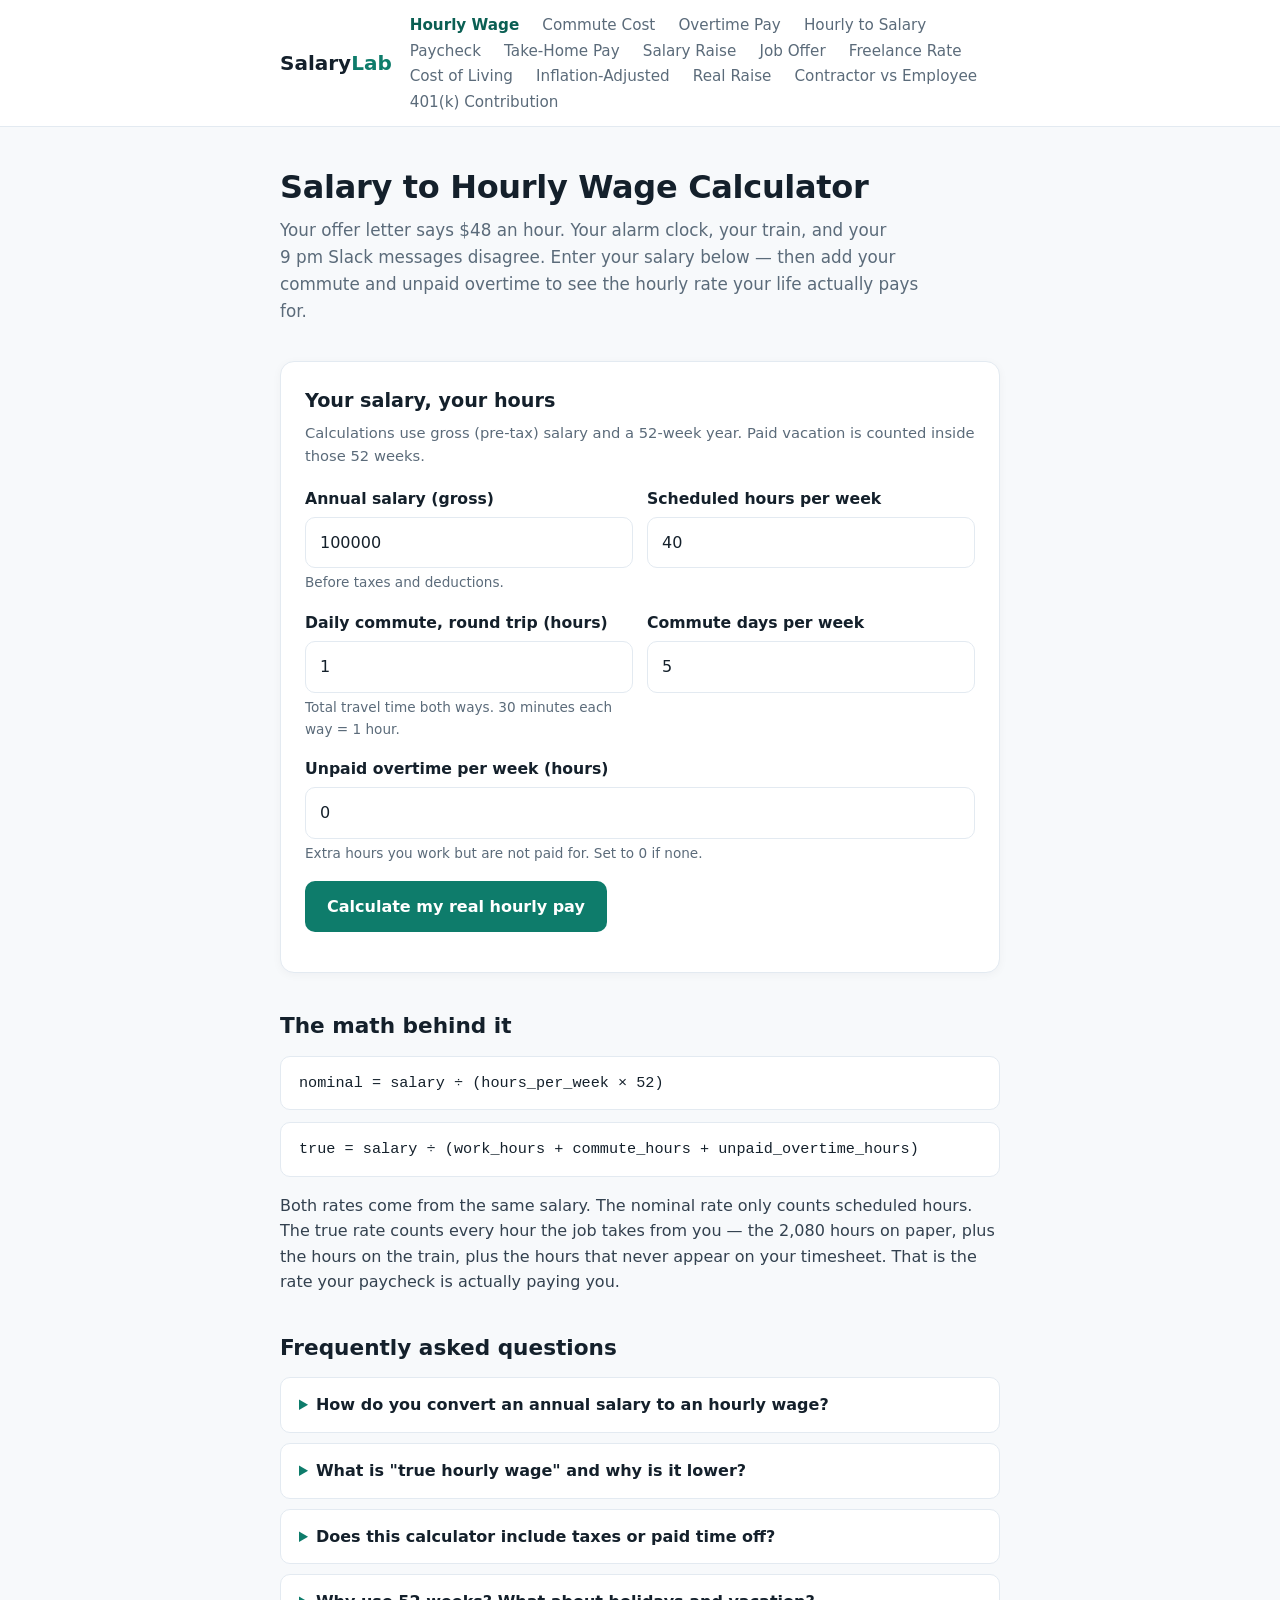
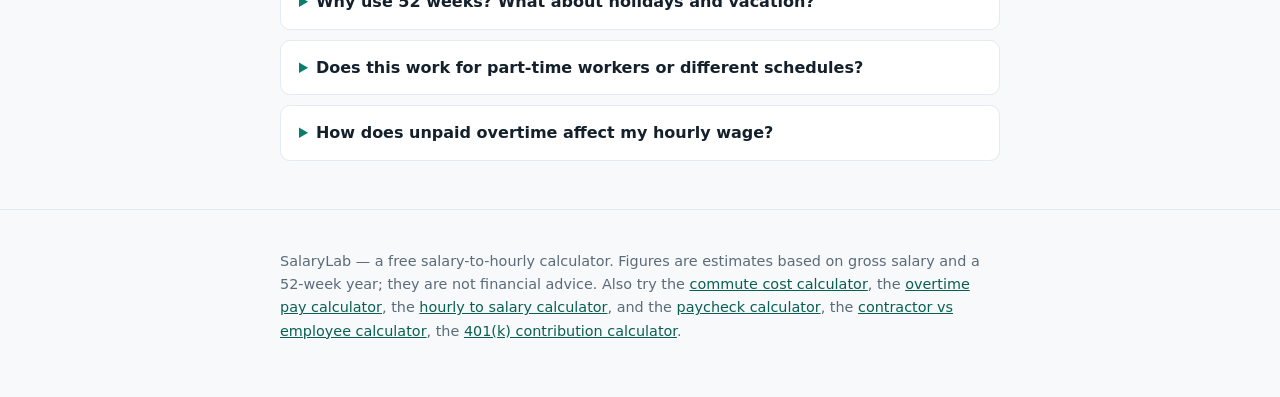
==== commit 296914e0: "deploy index.html" ====
--- a/index.html
+++ b/index.html
@@ -77,6 +77,7 @@
       <a href="/inflation-adjusted-salary">Inflation-Adjusted</a>
       <a href="/real-raise">Real Raise</a>
       <a href="/contractor-vs-employee">Contractor vs Employee</a>
+      <a href="/401k-contribution">401(k) Contribution</a>
     </nav>
   </div>
 </header>
@@ -175,7 +176,7 @@
 
 <footer class="site-footer">
   <div class="wrap">
-    <p>SalaryLab — a free salary-to-hourly calculator. Figures are estimates based on gross salary and a 52-week year; they are not financial advice. Also try the <a href="/commute-cost">commute cost calculator</a>, the <a href="/overtime-pay">overtime pay calculator</a>, the <a href="/hourly-to-salary">hourly to salary calculator</a>, and the <a href="/paycheck">paycheck calculator</a>, the <a href="/contractor-vs-employee">contractor vs employee calculator</a>.</p>
+    <p>SalaryLab — a free salary-to-hourly calculator. Figures are estimates based on gross salary and a 52-week year; they are not financial advice. Also try the <a href="/commute-cost">commute cost calculator</a>, the <a href="/overtime-pay">overtime pay calculator</a>, the <a href="/hourly-to-salary">hourly to salary calculator</a>, and the <a href="/paycheck">paycheck calculator</a>, the <a href="/contractor-vs-employee">contractor vs employee calculator</a>, the <a href="/401k-contribution">401(k) contribution calculator</a>.</p>
   </div>
 </footer>
 <script src="app.js"></script>
